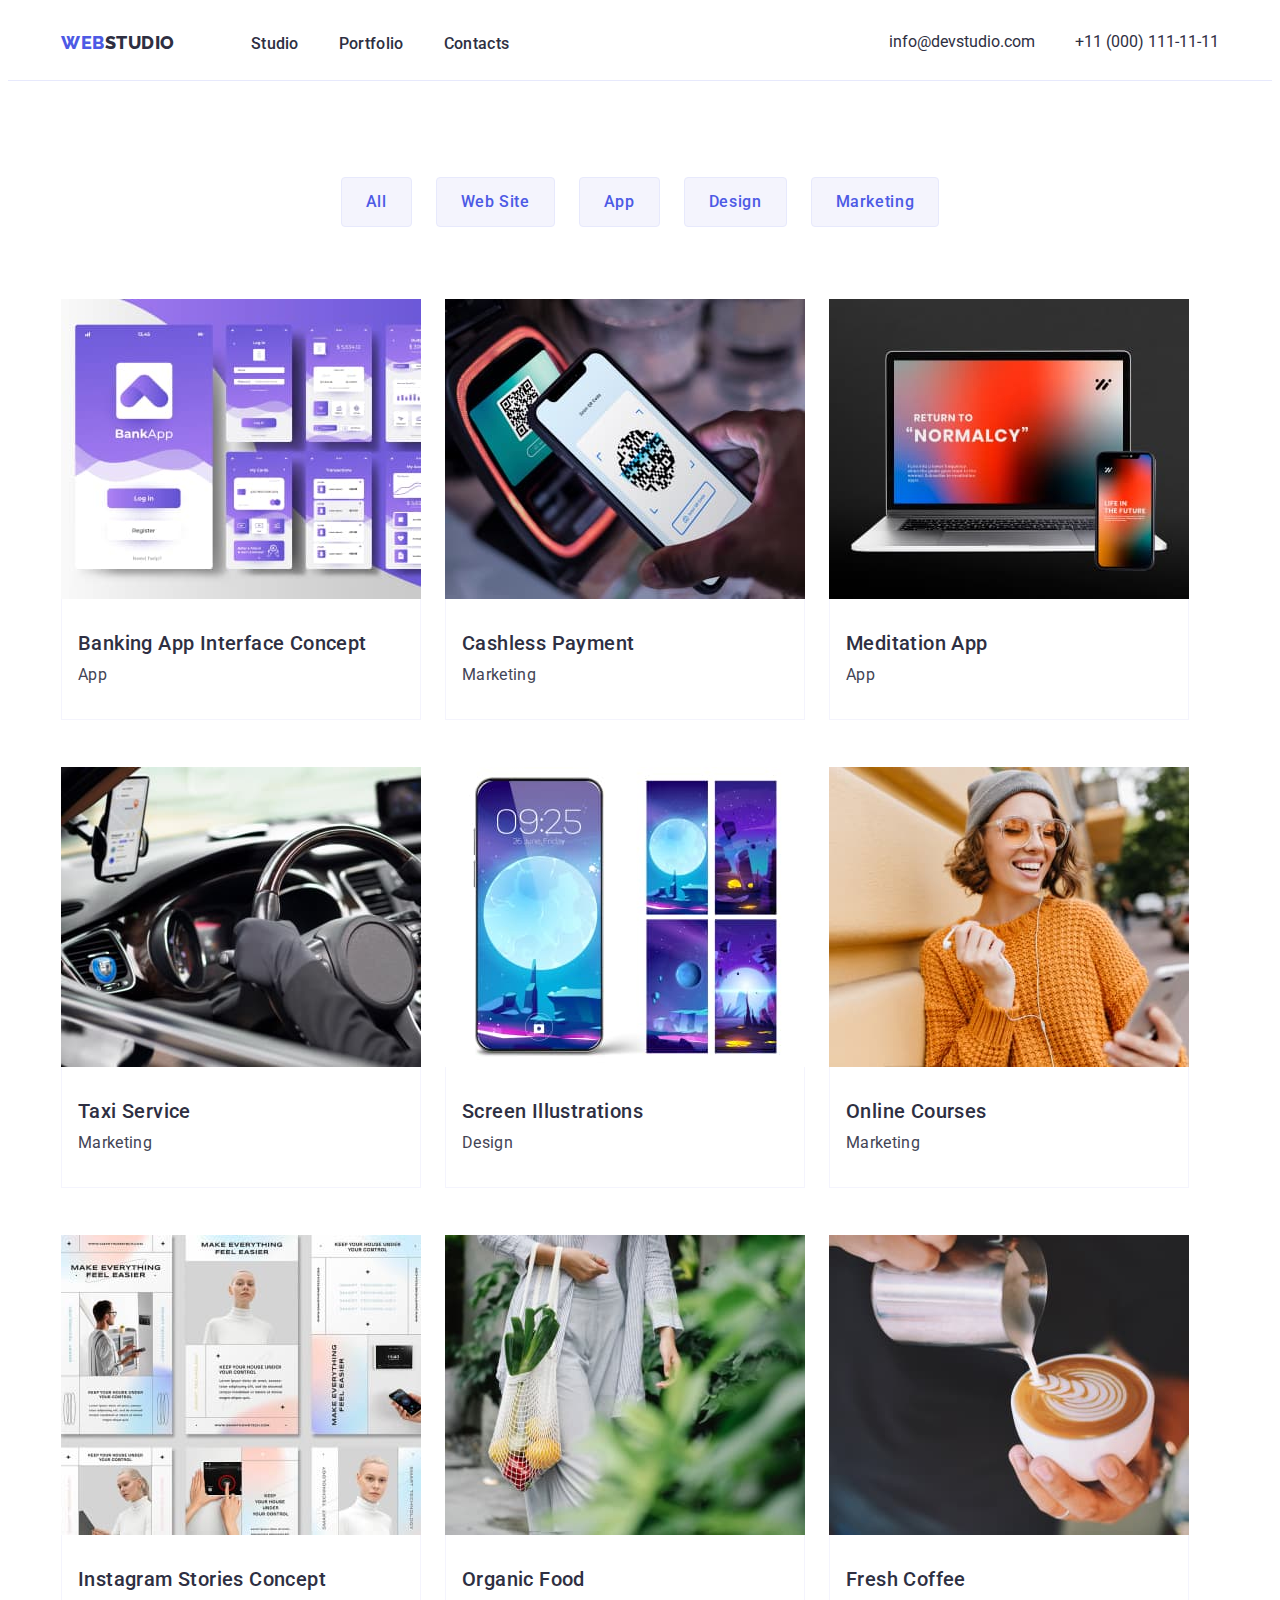
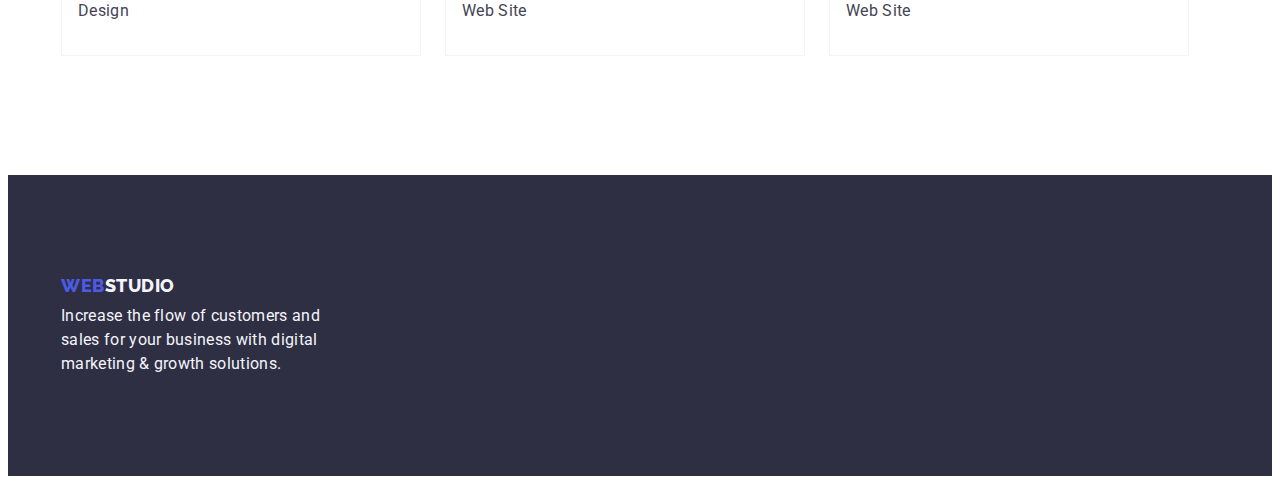
==== portfolio.html @ a89b6b83 "hw-4" ====
<!DOCTYPE html>
<html lang="en">
  <head>
    <meta charset="UTF-8" />
    <meta http-equiv="X-UA-Compatible" content="IE=edge" />
    <meta name="viewport" content="width=device-width, initial-scale=1.0" />
    <title>WebStudio portfolio</title>
    <link rel="preconnect" href="https://fonts.googleapis.com" />
    <link rel="preconnect" href="https://fonts.gstatic.com" crossorigin />
    <link
      href="https://fonts.googleapis.com/css2?family=Raleway:wght@800&family=Roboto:wght@400;500;700;900&display=swap"
      rel="stylesheet"
    />
    <link
      rel="stylesheet"
      href="https://cdnjs.cloudflare.com/ajax/libs/modern-normalize/1.1.0/modern-normalize.min.css"
      integrity="sha512-wpPYUAdjBVSE4KJnH1VR1HeZfpl1ub8YT/NKx4PuQ5NmX2tKuGu6U/JRp5y+Y8XG2tV+wKQpNHVUX03MfMFn9Q=="
      crossorigin="anonymous"
      referrerpolicy="no-referrer"
    />
    <link rel="stylesheet" href="css/styles.css" />
  </head>
  <body class="body">
    <!--Header-->
    <header class="header">
      <div class="container header-container">
        <nav class="header-navigation">
          <a class="header-logo link" href="./index.html"
            >Web<span class="span">Studio</span>
          </a>
          <ul class="header-list list">
            <li class="header-item">
              <a class="header-link link" href="./index.html">Studio</a>
            </li>
            <li class="header-item">
              <a class="header-link link" href="./portfolio.html">Portfolio</a>
            </li>
            <li class="header-item">
              <a class="header-link link" href="">Contacts</a>
            </li>
          </ul>
        </nav>
        <address class="contacts">
          <ul class="header-list list">
            <li class="header-item">
              <a class="contacts-link-mail link" href="">info@devstudio.com</a>
            </li>
            <li class="header-item">
              <a class="contacts-link-phone link" href=""
                >+11 (000) 111-11-11</a
              >
            </li>
          </ul>
        </address>
      </div>
    </header>
    <main>

      <!--section Filters-->

      <section class="portfolio-section">
        <div class="container">
          <h1 hidden class="title">Filters</h1>

          <ul class="filter-list filters-container list">
            <li class="filter-item">
              <button class="filter-button btn" type="button">All</button>
            </li>
            <li class="filter-item">
              <button class="filter-button btn" type="button">Web Site</button>
            </li>
            <li class="filter-item">
              <button class="filter-button btn" type="button">App</button>
            </li>
            <li class="filter-item">
              <button class="filter-button btn" type="button">Design</button>
            </li>
            <li class="filter-item">
              <button class="filter-button btn" type="button">Marketing</button>
            </li>
          </ul>
        

        <!--section List-->
        
          <ul class="img-list list">
            <li class="img-item">
              <a class="img-link" href="">
                
                <img
                  src="./images/portfolio-img-1.jpg"
                  alt="Banking App Interface Concept"
                  width="360"
                  height="300"
                />
                <div class="card-content">
                <h2 class="img-title">Banking App Interface Concept</h2>
                <p class="img-text">App</p></div>
              </a>
          
            </li>
            <li class="img-item link">
              <a class="img-link" href=""
                ><img
                  src="./images/portfolio-img-2.jpg"
                  alt="Cashless Payment"
                  width="360"
                  height="300"
                />
                <div class="card-content">
                <h2 class="img-title">Cashless Payment</h2>
                <p class="img-text">Marketing</p></a>
              </div>
            </li>
            <li class="img-item">
              <a class="img-link" href=""
                ><img
                  src="./images/portfolio-img-3.jpg"
                  alt="Meditation App"
                  width="360"
                  height="300"
                />
                <div class="card-content">
                <h2 class="img-title">Meditation App</h2>
                <p class="img-text">App</p></a
              >
              </div>
            </li>
            <li class="img-item">
              <a class="img-link" href=""
                ><img
                  src="./images/portfolio-img-4.jpg"
                  alt="Taxi Service"
                  width="360"
                  height="300"
                />
                <div class="card-content">
                <h2 class="img-title">Taxi Service</h2>
                <p class="img-text">Marketing</p></a
              >
              </div>
            </li>
            <li class="img-item">
              <a class="img-link" href=""
                ><img
                  src="./images/portfolio-img-5.jpg"
                  alt="Screen Illustrations"
                  width="360"
                  height="300"
                />
                <div class="card-content">
                <h2 class="img-title">Screen Illustrations</h2>
                <p class="img-text">Design</p></a
              >
              </div>
            </li>
            <li class="img-item">
              <a class="img-link" href=""
                ><img
                  src="./images/portfolio-img-6.jpg"
                  alt="Online Courses"
                  width="360"
                  height="300"
                />
                <div class="card-content">
                <h2 class="img-title">Online Courses</h2>
                <p class="img-text">Marketing</p></a
              >
              </div>
            </li>

            <li class="img-item">
              <a class="img-link" href=""
                ><img
                  src="./images/portfolio-img-7.jpg"
                  alt="Instagram Stories Concept"
                  width="360"
                  height="300"
                />
                <div class="card-content">
                <h2 class="img-title">Instagram Stories Concept</h2>
                <p class="img-text">Design</p></a
              >
              </div>
            </li>
            <li class="img-item">
              <a class="img-link" href=""
                ><img
                  src="./images/portfolio-img-8.jpg"
                  alt="Organic Food"
                  width="360"
                  height="300"
                />
                <div class="card-content">
                <h2 class="img-title">Organic Food</h2>
                <p class="img-text">Web Site</p></a
              >
              </div>
            </li>
            <li class="img-item">
              <a class="img-link" href=""
                ><img
                  src="./images/portfolio-img-9.jpg"
                  alt="Fresh Coffee"
                  width="360"
                  height="300"
                />
                <div class="card-content">
                <h2 class="img-title">Fresh Coffee</h2>
                <p class="img-text">Web Site</p></a
              >
              </div>
            </li>
          </ul>
        </div>
      </section>
    </main>
    <footer class="footer section">
      <div class="container footer-container">
        <div class="footer-logo">
          <a class="header-logo link" href="./index.html"
            >Web<span class="foter-span">Studio</span>
          </a>
        </div>
        <div class="footer-wrap">
          <p class="footer-text">
            Increase the flow of customers and sales for your business with
            digital marketing & growth solutions.
          </p>
        </div>
      </div>
    </footer>
  </body>
</html>
---- css/styles.css ----
:root {
  --main-title-color: #ffffff;
  --second-title-col: #2e2f42;
  --button-color: blue;
  --logo-color: #4d5ae5;
}
p,
h1,
h2,
h3,
h4,
h5,
h6 {
  margin: 0;
}
ul {
  margin: 0;
  padding-left: 0;
}
button {
  cursor: pointer;
}
address {
  font-style: normal;
}
img {
  display: block;
}
body {
  font-family: "Roboto", sans-serif;
  color: #434455;
  background-color: #ffffff;
}
.container {
  width: 1158px;
  padding-left: 15px;
  padding-right: 15px;
  margin-left: auto;
  margin-right: auto;
}
.list {
  list-style: none;
}
.link {
  text-decoration: none;
  color: #2e2f42;
}
.link:is(:hover, :focus) {
  color: #404bbf;
}

.span {
  color: #2e2f42;
}

/*-------heder-------*/
.header {
  background-color: WHITE;
  border-bottom: 1px solid #e7e9fc;
  padding-top: 24px;
  padding-bottom: 24px;
}
.header-container {
  display: flex;
}
.header-navigation {
  display: flex;
  margin-right: auto;
}
.contacts {
  font-style: normal;
}
.header-logo {
  font-family: "Raleway", sans-serif;
  font-weight: 800;
  font-size: 18px;
  line-height: 1.17;
  letter-spacing: 0.03em;
  text-transform: uppercase;
  color: var(--logo-color);

  margin-right: 76px;
}
.header-list {
  display: flex;
  gap: 40px;
}
.header-link {
  font-weight: 500;
  font-size: 16px;
  line-height: 1.5;
  letter-spacing: 0.02em;
  color: #2e2f42;
}

.contacts-link {
  color: #434455;
}
.contacts-link-mail {
  font-weight: 400px;
}

/*---------hero---------*/

.hero-section {
  padding: 188px 0px;
  background-color: #2e2f42;
}

.hero-title {
  font-family: "Roboto", sans-serif;
  font-size: 56px;
  line-height: 1.07;
  letter-spacing: 0.02em;
  text-align: center;
  color: var(--main-title-color, #ffffff);
  margin: 0 auto;
  margin-bottom: 48px;
  max-width: 496px;
}
.hero-button {
  background-color: #4d5ae5;
  min-width: 169px;
  height: 56px;
  font-family: "Roboto", sans-serif;
  font-weight: 500;
  font-size: 16px;
  line-height: 1.5;
  letter-spacing: 0.04em;
  color: #ffffff;
  box-shadow: 0px 4px 4px rgba(0, 0, 0, 0.15);
  border-radius: 4px;
  border: none;
  display: block;
  margin: 0 auto;
  padding: 16px 32px;
}
.hero-button:is(:hover, :focus) {
  background-color: #404bbf;
  cursor: pointer;
}
/*-------Working Principles-------*/

.principles {
  padding: 120px 0px 60px 0px;
}

.principles-list {
  display: flex;
  gap: 24px;
}

.principles-item {
  width: 264px;
}
.principles-title,
.team-name {
  font-weight: 500;
  font-size: 20px;
  line-height: 1.2;
  letter-spacing: 0.02em;
  color: #2e2f42;
  margin-bottom: 8px;
}
.principles-text,
.team-text {
  font-size: 16px;
  line-height: 1.5;
  letter-spacing: 0.02em;
}
/*-------What are we doing-------*/

.doing {
  padding: 60px 0px 120px 0px;
}
.doing-list {
  display: flex;
  gap: 24px;
}

.doing-title {
  font-size: 36px;
  line-height: 1.11;
  text-align: center;
  letter-spacing: 0.02em;
  text-transform: capitalize;
  color: #2e2f42;
  margin-bottom: 72px;
}
.doing-item {
  width: calc((100% - 24px) / 3);
}
/*-------Our Team-------*/
.title {
  font-size: 36px;
  line-height: 1.11;
  text-align: center;
  letter-spacing: 0.02em;
  text-transform: capitalize;
  color: #2e2f42;
}
.name {
  padding: 32px 16px;
}
.team-container {
}
.team {
  background-color: #f4f4fd;
  padding: 120px 0px;
}
.team-name {
  margin-bottom: 8px;
}
.team-wrap {
  text-align: center;
}
.team-list {
  display: flex;
  gap: 24px;
}
.team-item {
  background-color: #ffffff;
  width: calc((100% - 24px) / 4);
  box-shadow: 0px 1px 6px rgba(46, 47, 66, 0.08),
    0px 1px 1px rgba(46, 47, 66, 0.16), 0px 2px 1px rgba(46, 47, 66, 0.08);
  border-radius: 0px 0px 4px 4px;
}
.team-title {
  margin-bottom: 72px;
}

/*-------footer-------*/
.footer-text {
  margin-top: 8px;
  width: 264px;
}
.footer {
  background-color: #2e2f42;
  padding-top: 100px;
  padding-bottom: 100px;
}

.foter-span {
  color: #f4f4fd;
}
.footer-text {
  font-size: 16px;
  line-height: 1.5;
  letter-spacing: 0.02em;
  color: #f4f4fd;
}

/*-------Portfolio-------*/

/*---section Filters---*/
.portfolio-section {
  padding: 96px 0px 120px 0px;
}

.btn {
  display: flex;
  flex-direction: row;
  justify-content: center;
  align-items: center;
  padding: 12px 24px;
  border: 1px solid #e7e9fc;

  border-radius: 4px;
}
.filter-button {
  color: var(--main-button-color, blue);
  cursor: pointer;
  background-color: transparent;
}
.filter-button:is(:hover, :focus) {
  color: #404bbf;
}
.filters-container {
  display: flex;
  gap: 24px;
  justify-content: center;
}
.filter {
}
.filter-list {
  margin-bottom: 72px;
}
.filter-item {
}
.filter-button {
  font-family: inherit;
  font-weight: 500;
  font-size: 16px;
  line-height: 1.5;
  letter-spacing: 0.04em;
  color: #4d5ae5;
  background-color: #f4f4fd;
  cursor: pointer;
}
.filter-button:is(:hover, :focus) {
  color: #ffffff;
  background-color: #404bbf;
  cursor: pointer;
}
/*-------section List-------*/

.img-list {
  display: flex;
  flex-wrap: wrap;
  gap: 48px 24px;
}
.img-link {
  text-decoration: none;
  color: #2e2f42;
}
.card-content {
  border: 1px solid #f4f4fd;
  border-top: none;
  padding: 32px 16px;
}

.img-wrap {
  width: calc((100% - 48px) / 3);
}
.img-item {
  height: 420px;
}

.img-title {
  font-weight: 500;
  font-size: 20px;
  line-height: 1.2;
  letter-spacing: 0.02em;
  text-decoration: none;
  color: var(--second-title-color);
  margin-bottom: 8px;
}
.img-text {
  font-size: 16px;
  line-height: 1.5;
  letter-spacing: 0.02em;
  color: #434455;
}
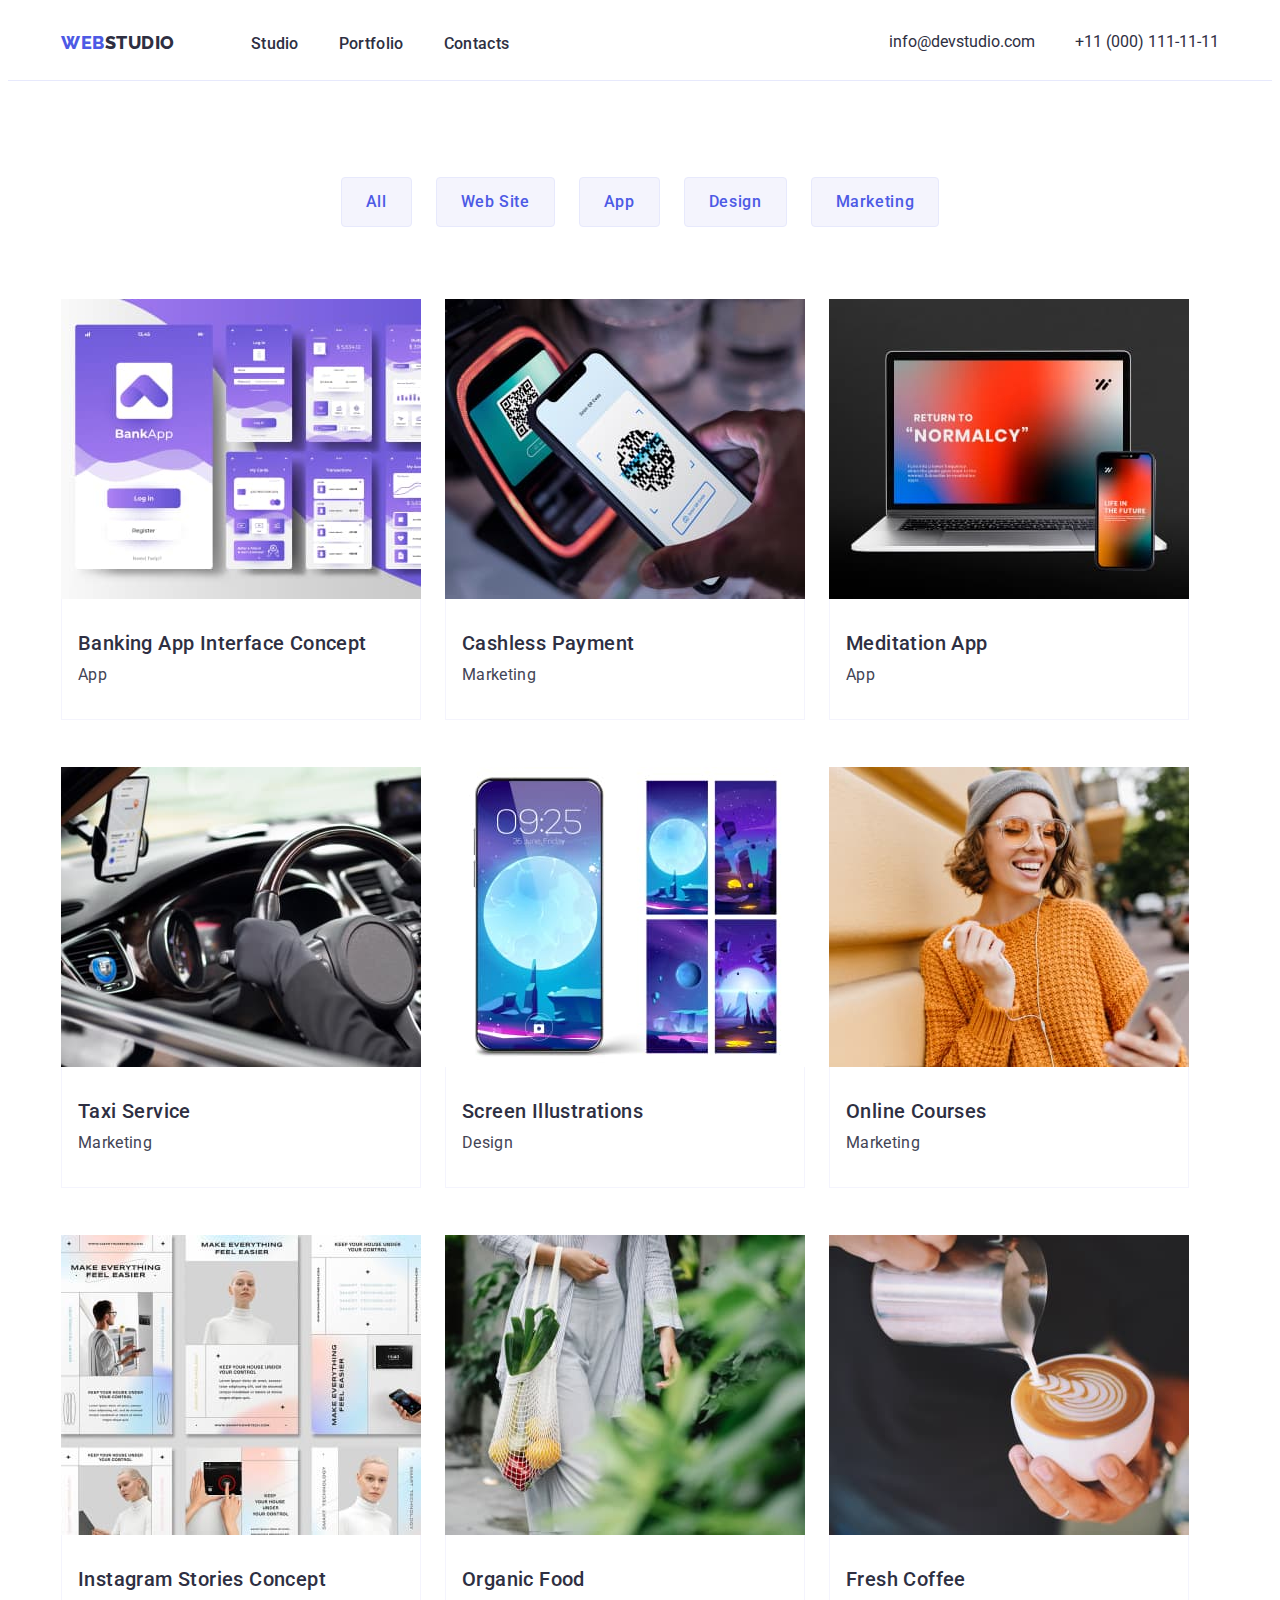
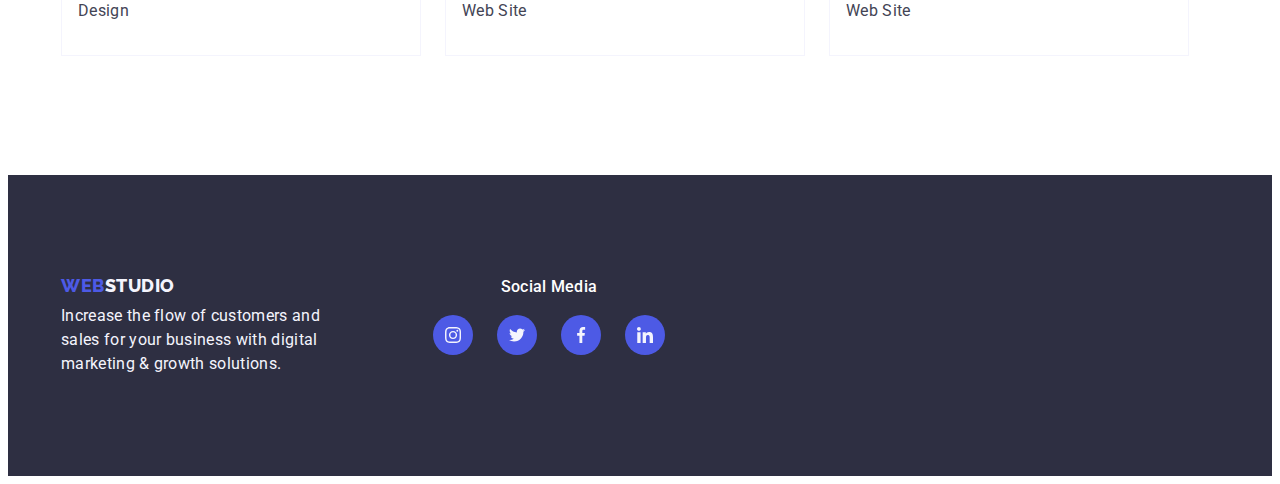
==== commit 99e74124: "hw-4/2" ====
--- a/portfolio.html
+++ b/portfolio.html
@@ -215,19 +215,52 @@
         </div>
       </section>
     </main>
+    
+    <!--Footer-->
     <footer class="footer section">
-      <div class="container footer-container">
-        <div class="footer-logo">
+      <div class="footer-container container">
+        <div class="wrap">
           <a class="header-logo link" href="./index.html"
             >Web<span class="foter-span">Studio</span>
           </a>
-        </div>
-        <div class="footer-wrap">
           <p class="footer-text">
             Increase the flow of customers and sales for your business with
             digital marketing & growth solutions.
           </p>
         </div>
+        <div class="footer-social">
+          <h3 class="footer-title title">Social media</h3>
+          <ul class="footer-soc-list list">
+            <li class="name-soc-item">
+              <a href="" class="footer-soc-link link">
+                <svg class="name-soc-icon" width="16" height="16">
+                  <use href="./images/icons.svg#icon-instagram"></use>
+                </svg>
+              </a>
+            </li>
+            <li class="name-soc-item">
+              <a href="" class="footer-soc-link link">
+                <svg class="name-soc-icon" width="16" height="16">
+                  <use href="./images/icons.svg#icon-twitter"></use>
+                </svg>
+              </a>
+            </li>
+            <li class="name-soc-item">
+              <a href="" class="footer-soc-link link">
+                <svg class="name-soc-icon" width="16" height="16">
+                  <use href="./images/icons.svg#icon-facebook"></use>
+                </svg>
+              </a>
+            </li>
+            <li class="name-soc-item">
+              <a href="" class="footer-soc-link link">
+                <svg class="name-soc-icon" width="16" height="16">
+                  <use href="./images/icons.svg#icon-linkedin"></use>
+                </svg>
+              </a>
+            </li>
+          </ul>
+        </div>
       </div>
     </footer>
   </body>
--- a/css/styles.css
+++ b/css/styles.css
@@ -105,8 +105,20 @@
 .hero-section {
   padding: 188px 0px;
   background-color: #2e2f42;
-}
-
+  background-image: linear-gradient(
+      rgba(46, 47, 66, 0.7),
+      rgba(46, 47, 66, 0.7)
+    ),
+    url(../images/hero-bg.jpg);
+  background-repeat: no-repeat;
+  background-position: center;
+  background-size: cover;
+  max-width: 1440px;
+  height: 600px;
+
+  margin-left: auto;
+  margin-right: auto;
+}
 .hero-title {
   font-family: "Roboto", sans-serif;
   font-size: 56px;
@@ -153,6 +165,26 @@
 .principles-item {
   width: 264px;
 }
+.principles-item::before {
+  display: block;
+  content: "";
+  height: 112px;
+  background-repeat: no-repeat;
+  background-position: center;
+  background-color: #f4f4fd;
+}
+.icon-antenna::before {
+  background-image: url(../images/antenna.svg);
+}
+.icon-clock::before {
+  background-image: url(../images/clock.svg);
+}
+.icon-diagram::before {
+  background-image: url(../images/diagram.svg);
+}
+.icon-astronaut::before {
+  background-image: url(../images/astronaut.svg);
+}
 .principles-title,
 .team-name {
   font-weight: 500;
@@ -162,12 +194,12 @@
   color: #2e2f42;
   margin-bottom: 8px;
 }
-.principles-text,
-.team-text {
-  font-size: 16px;
-  line-height: 1.5;
-  letter-spacing: 0.02em;
-}
+.principles-text {
+  font-size: 16px;
+  line-height: 1.5;
+  letter-spacing: 0.02em;
+}
+
 /*-------What are we doing-------*/
 
 .doing {
@@ -202,13 +234,18 @@
 .name {
   padding: 32px 16px;
 }
-.team-container {
-}
+
 .team {
   background-color: #f4f4fd;
   padding: 120px 0px;
 }
 .team-name {
+  margin-bottom: 8px;
+}
+.team-text {
+  font-size: 16px;
+  line-height: 1.5;
+  letter-spacing: 0.02em;
   margin-bottom: 8px;
 }
 .team-wrap {
@@ -228,8 +265,86 @@
 .team-title {
   margin-bottom: 72px;
 }
+.name-soc-list {
+  display: flex;
+  justify-content: center;
+  gap: 24px;
+}
+
+.name-soc-item {
+  width: 40px;
+  height: 40px;
+}
+.name-soc-link {
+  width: 100%;
+  height: 100%;
+  border-radius: 50%;
+  background-color: #4d5ae5;
+  display: flex;
+  align-items: center;
+  justify-content: center;
+}
+.name-soc-link:hover,
+.name-soc-link:focus {
+  background-color: #404bbf;
+}
+.name-soc-icon {
+  fill: #f4f4fd;
+}
+
+/*-------customers-------*/
+
+.customers {
+  padding: 120px 0px 120px 0px;
+}
+.customers-title {
+  margin-bottom: 72px;
+}
+
+.customers-list {
+  display: flex;
+  align-items: center;
+  justify-content: center;
+  gap: 24px;
+}
+
+.customers-item {
+  width: 168px;
+  height: 88px;
+  border: 1px solid #8e8f99;
+  border-radius: 4px;
+}
+.customers-logo-link {
+  display: flex;
+  justify-content: center;
+  align-items: center;
+  width: 100%;
+  height: 100%;
+}
+.customers-logo-icon {
+  fill: #8e8f99;
+}
+.customers-item:hover {
+  border-color: #404bbf;
+}
+.customers-logo-link:hover > .customers-logo-icon {
+  fill: #404bbf;
+}
 
 /*-------footer-------*/
+
+.footer-container {
+  display: flex;
+}
+.footer-soc-link {
+  width: 40px;
+  height: 40px;
+  border-radius: 50%;
+  background-color: #4d5ae5;
+  display: flex;
+  align-items: center;
+  justify-content: center;
+}
 .footer-text {
   margin-top: 8px;
   width: 264px;
@@ -250,6 +365,29 @@
   color: #f4f4fd;
 }
 
+.footer-social {
+  width: 208px;
+  height: 80px;
+  margin-left: 120px;
+}
+.footer-title {
+  font-weight: 500;
+  font-size: 16px;
+  line-height: 1.5;
+  letter-spacing: 0.02em;
+  color: #ffffff;
+  margin-bottom: 16px;
+}
+.footer-soc-list {
+  display: flex;
+  justify-content: center;
+  gap: 24px;
+}
+.footer-soc-link:hover,
+.namfooter-soc-link:focus {
+  background-color: #31d0aa;
+}
+
 /*-------Portfolio-------*/
 
 /*---section Filters---*/
@@ -274,19 +412,20 @@
 }
 .filter-button:is(:hover, :focus) {
   color: #404bbf;
-}
+  box-shadow: 0px 3px 1px rgba(0, 0, 0, 0.1), 0px 2px 1px rgba(0, 0, 0, 0.08),
+    0px 2px 2px rgba(0, 0, 0, 0.12);
+}
+
 .filters-container {
   display: flex;
   gap: 24px;
   justify-content: center;
 }
-.filter {
-}
+
 .filter-list {
   margin-bottom: 72px;
 }
-.filter-item {
-}
+
 .filter-button {
   font-family: inherit;
   font-weight: 500;
@@ -313,6 +452,10 @@
   text-decoration: none;
   color: #2e2f42;
 }
+.img-item:hover {
+  box-shadow: 0px 1px 6px rgba(46, 47, 66, 0.08),
+    0px 1px 1px rgba(46, 47, 66, 0.16), 0px 2px 1px rgba(46, 47, 66, 0.08);
+}
 .card-content {
   border: 1px solid #f4f4fd;
   border-top: none;
@@ -324,6 +467,7 @@
 }
 .img-item {
   height: 420px;
+  display: block;
 }
 
 .img-title {
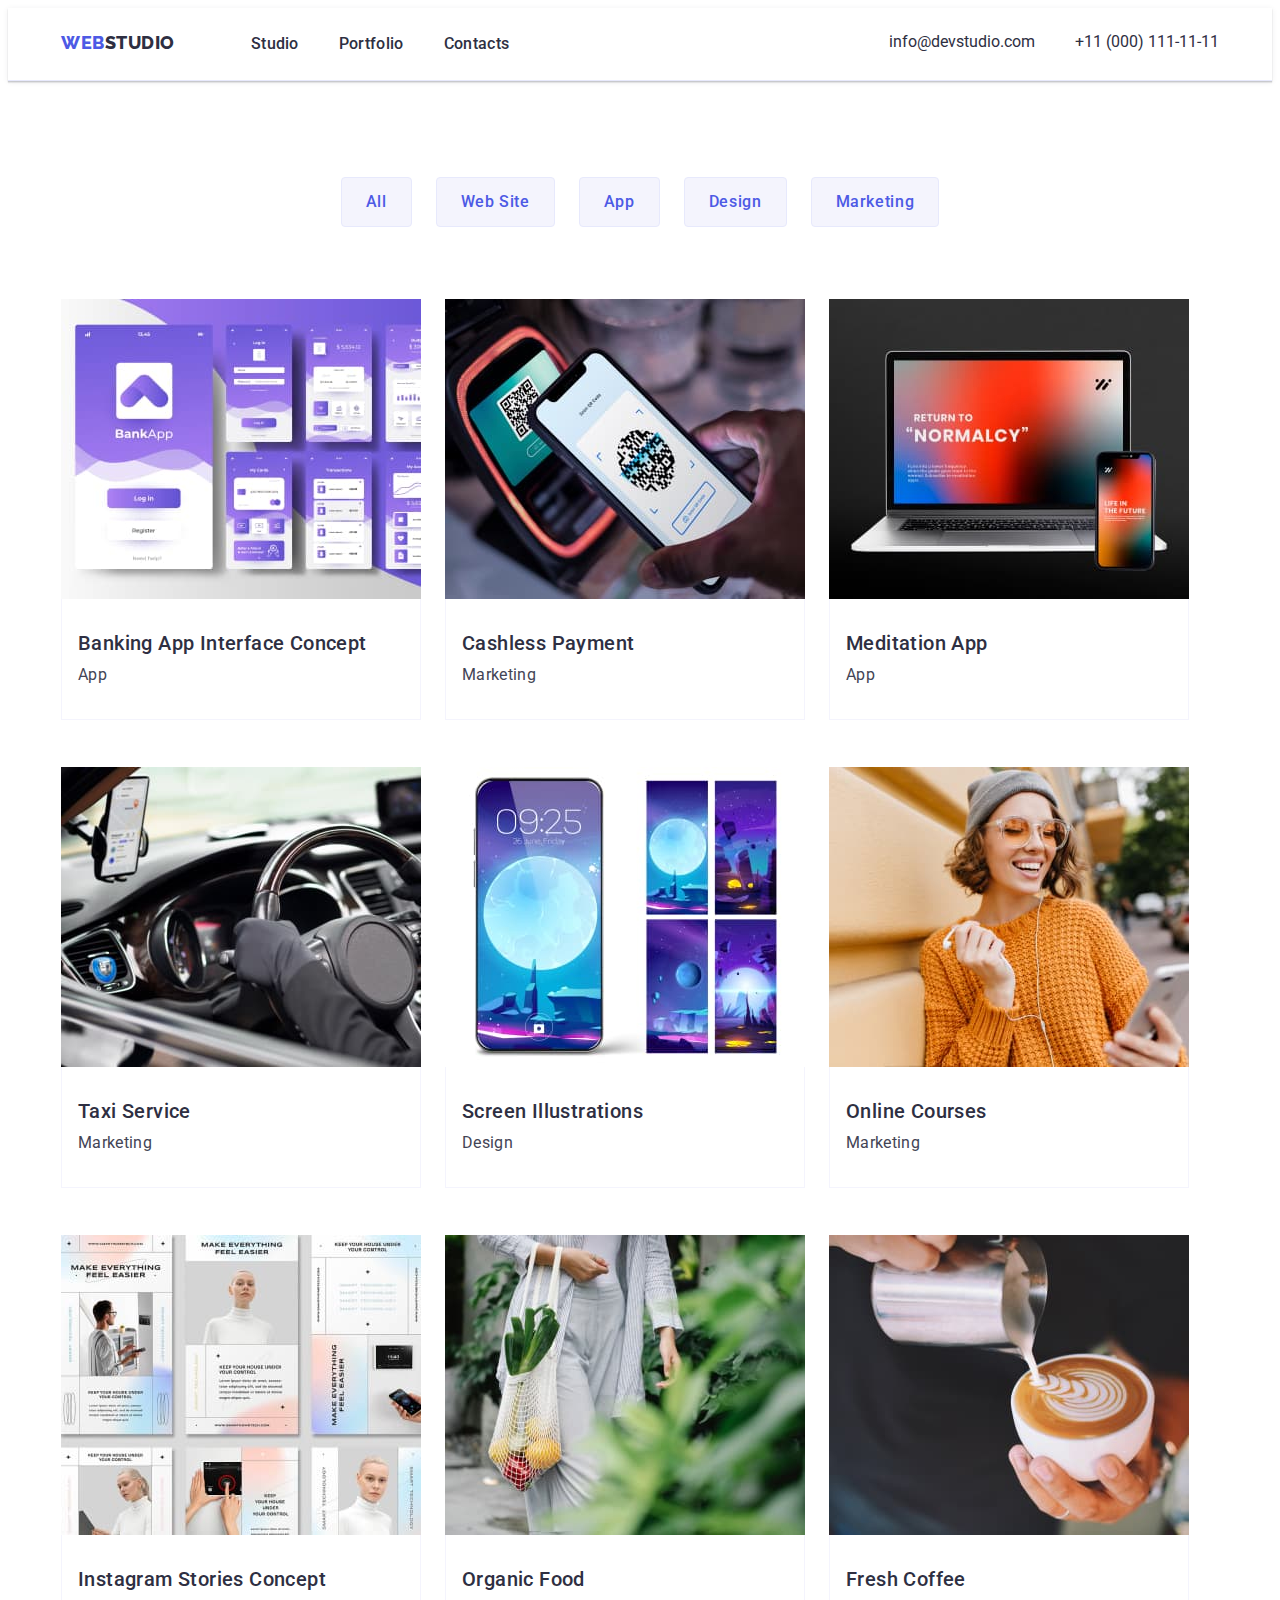
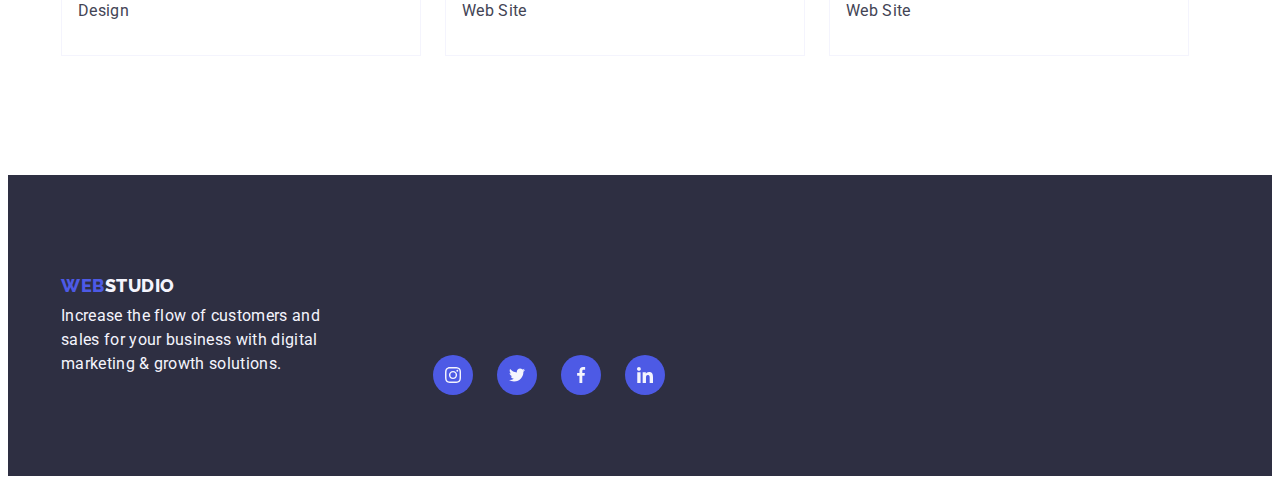
==== commit 249925cc: "hw-4-fix" ====
--- a/portfolio.html
+++ b/portfolio.html
@@ -55,7 +55,6 @@
       </div>
     </header>
     <main>
-
       <!--section Filters-->
 
       <section class="portfolio-section">
@@ -79,14 +78,12 @@
               <button class="filter-button btn" type="button">Marketing</button>
             </li>
           </ul>
-        
-
-        <!--section List-->
-        
+
+          <!--section List-->
+
           <ul class="img-list list">
             <li class="img-item">
               <a class="img-link" href="">
-                
                 <img
                   src="./images/portfolio-img-1.jpg"
                   alt="Banking App Interface Concept"
@@ -94,10 +91,10 @@
                   height="300"
                 />
                 <div class="card-content">
-                <h2 class="img-title">Banking App Interface Concept</h2>
-                <p class="img-text">App</p></div>
-              </a>
-          
+                  <h2 class="img-title">Banking App Interface Concept</h2>
+                  <p class="img-text">App</p>
+                </div>
+              </a>
             </li>
             <li class="img-item link">
               <a class="img-link" href=""
@@ -108,9 +105,10 @@
                   height="300"
                 />
                 <div class="card-content">
-                <h2 class="img-title">Cashless Payment</h2>
-                <p class="img-text">Marketing</p></a>
-              </div>
+                  <h2 class="img-title">Cashless Payment</h2>
+                  <p class="img-text">Marketing</p>
+                </div>
+              </a>
             </li>
             <li class="img-item">
               <a class="img-link" href=""
@@ -121,52 +119,52 @@
                   height="300"
                 />
                 <div class="card-content">
-                <h2 class="img-title">Meditation App</h2>
-                <p class="img-text">App</p></a
-              >
-              </div>
-            </li>
-            <li class="img-item">
-              <a class="img-link" href=""
-                ><img
+                  <h2 class="img-title">Meditation App</h2>
+                  <p class="img-text">App</p>
+                </div>
+              </a>
+            </li>
+            <li class="img-item">
+              <a class="img-link" href="">
+                <img
                   src="./images/portfolio-img-4.jpg"
                   alt="Taxi Service"
                   width="360"
                   height="300"
                 />
                 <div class="card-content">
-                <h2 class="img-title">Taxi Service</h2>
-                <p class="img-text">Marketing</p></a
-              >
-              </div>
-            </li>
-            <li class="img-item">
-              <a class="img-link" href=""
-                ><img
+                  <h2 class="img-title">Taxi Service</h2>
+                  <p class="img-text">Marketing</p>
+                </div>
+              </a>
+            </li>
+            <li class="img-item">
+              <a class="img-link" href="">
+                <img
                   src="./images/portfolio-img-5.jpg"
                   alt="Screen Illustrations"
                   width="360"
                   height="300"
                 />
                 <div class="card-content">
-                <h2 class="img-title">Screen Illustrations</h2>
-                <p class="img-text">Design</p></a
-              >
-              </div>
-            </li>
-            <li class="img-item">
-              <a class="img-link" href=""
-                ><img
+                  <h2 class="img-title">Screen Illustrations</h2>
+                  <p class="img-text">Design</p>
+                </div>
+              </a>
+            </li>
+            <li class="img-item">
+              <a class="img-link" href="">
+                <img
                   src="./images/portfolio-img-6.jpg"
                   alt="Online Courses"
                   width="360"
                   height="300"
                 />
                 <div class="card-content">
-                <h2 class="img-title">Online Courses</h2>
-                <p class="img-text">Marketing</p></a
-              >
-              </div>
+                  <h2 class="img-title">Online Courses</h2>
+                  <p class="img-text">Marketing</p>
+                </div>
+              </a>
             </li>
 
             <li class="img-item">
@@ -178,10 +176,10 @@
                   height="300"
                 />
                 <div class="card-content">
-                <h2 class="img-title">Instagram Stories Concept</h2>
-                <p class="img-text">Design</p></a
-              >
-              </div>
+                  <h2 class="img-title">Instagram Stories Concept</h2>
+                  <p class="img-text">Design</p>
+                </div>
+              </a>
             </li>
             <li class="img-item">
               <a class="img-link" href=""
@@ -192,30 +190,30 @@
                   height="300"
                 />
                 <div class="card-content">
-                <h2 class="img-title">Organic Food</h2>
-                <p class="img-text">Web Site</p></a
-              >
-              </div>
-            </li>
-            <li class="img-item">
-              <a class="img-link" href=""
-                ><img
+                  <h2 class="img-title">Organic Food</h2>
+                  <p class="img-text">Web Site</p>
+                </div>
+              </a>
+            </li>
+            <li class="img-item">
+              <a class="img-link" href="">
+                <img
                   src="./images/portfolio-img-9.jpg"
                   alt="Fresh Coffee"
                   width="360"
                   height="300"
                 />
                 <div class="card-content">
-                <h2 class="img-title">Fresh Coffee</h2>
-                <p class="img-text">Web Site</p></a
-              >
-              </div>
+                  <h2 class="img-title">Fresh Coffee</h2>
+                  <p class="img-text">Web Site</p>
+                </div>
+              </a>
             </li>
           </ul>
         </div>
       </section>
     </main>
-    
+
     <!--Footer-->
     <footer class="footer section">
       <div class="footer-container container">
--- a/css/styles.css
+++ b/css/styles.css
@@ -59,6 +59,8 @@
   border-bottom: 1px solid #e7e9fc;
   padding-top: 24px;
   padding-bottom: 24px;
+  box-shadow: 0px 2px 1px rgba(46, 47, 66, 0.08),
+    0px 1px 1px rgba(46, 47, 66, 0.16), 0px 1px 6px rgba(46, 47, 66, 0.08);
 }
 .header-container {
   display: flex;
@@ -114,7 +116,6 @@
   background-position: center;
   background-size: cover;
   max-width: 1440px;
-  height: 600px;
 
   margin-left: auto;
   margin-right: auto;
@@ -172,6 +173,7 @@
   background-repeat: no-repeat;
   background-position: center;
   background-color: #f4f4fd;
+  border-radius: 4px;
 }
 .icon-antenna::before {
   background-image: url(../images/antenna.svg);
@@ -193,6 +195,7 @@
   letter-spacing: 0.02em;
   color: #2e2f42;
   margin-bottom: 8px;
+  margin-top: 8px;
 }
 .principles-text {
   font-size: 16px;
@@ -370,7 +373,7 @@
   height: 80px;
   margin-left: 120px;
 }
-.footer-title {
+.footer-p {
   font-weight: 500;
   font-size: 16px;
   line-height: 1.5;
@@ -412,6 +415,7 @@
 }
 .filter-button:is(:hover, :focus) {
   color: #404bbf;
+  border-color: #404bbf;
   box-shadow: 0px 3px 1px rgba(0, 0, 0, 0.1), 0px 2px 1px rgba(0, 0, 0, 0.08),
     0px 2px 2px rgba(0, 0, 0, 0.12);
 }
@@ -451,8 +455,9 @@
 .img-link {
   text-decoration: none;
   color: #2e2f42;
-}
-.img-item:hover {
+  display: block;
+}
+.img-link:hover {
   box-shadow: 0px 1px 6px rgba(46, 47, 66, 0.08),
     0px 1px 1px rgba(46, 47, 66, 0.16), 0px 2px 1px rgba(46, 47, 66, 0.08);
 }
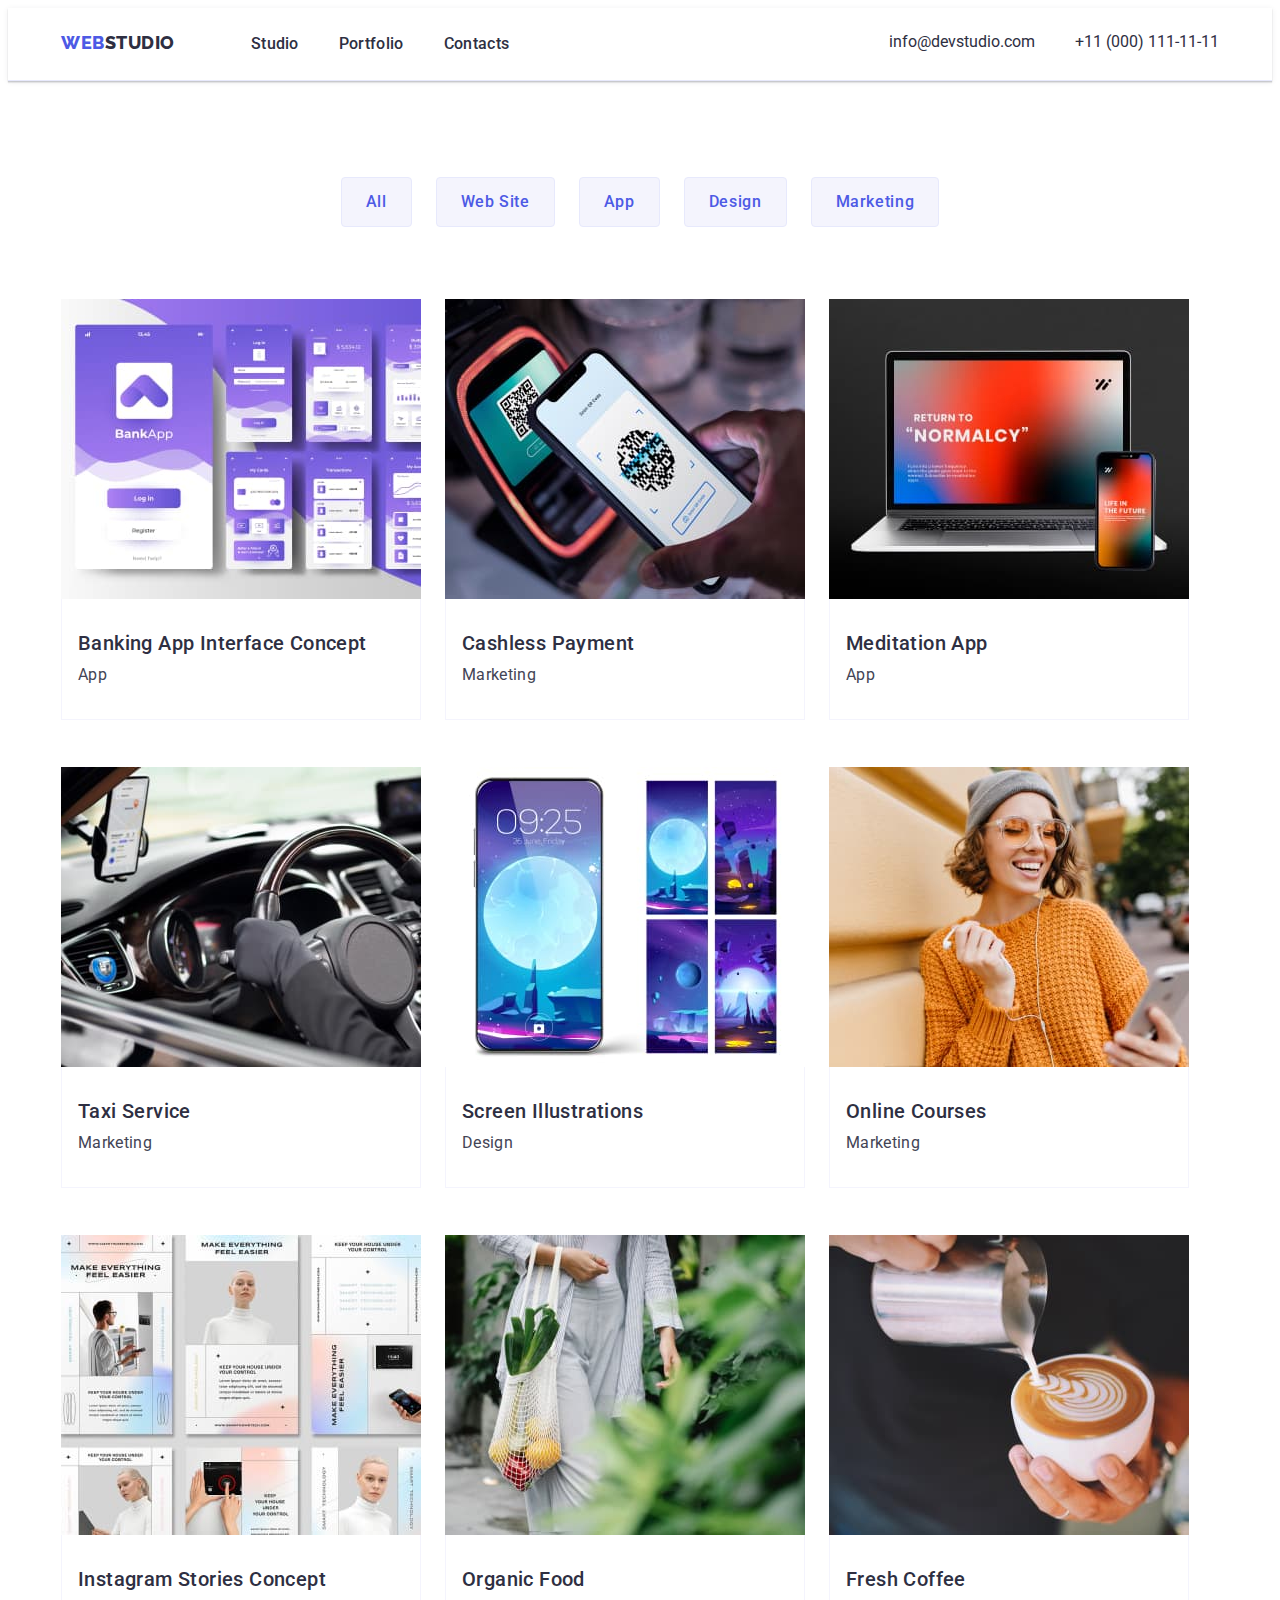
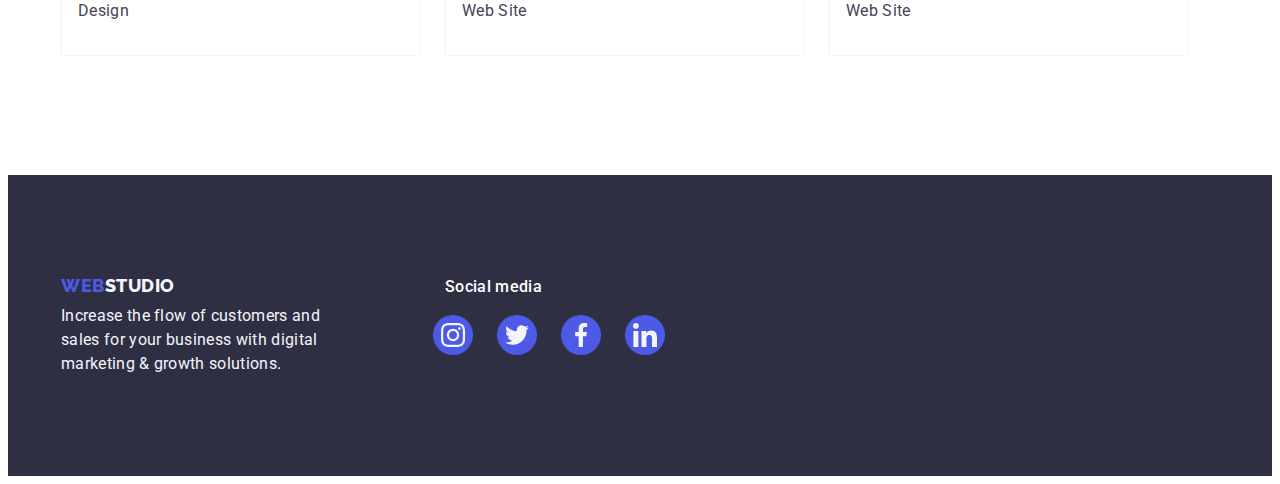
==== commit 483eb649: "hw-4-fix" ====
--- a/portfolio.html
+++ b/portfolio.html
@@ -227,32 +227,32 @@
           </p>
         </div>
         <div class="footer-social">
-          <h3 class="footer-title title">Social media</h3>
+          <p class="footer-p">Social media</p>
           <ul class="footer-soc-list list">
             <li class="name-soc-item">
               <a href="" class="footer-soc-link link">
-                <svg class="name-soc-icon" width="16" height="16">
+                <svg class="name-soc-icon" width="24" height="24">
                   <use href="./images/icons.svg#icon-instagram"></use>
                 </svg>
               </a>
             </li>
             <li class="name-soc-item">
               <a href="" class="footer-soc-link link">
-                <svg class="name-soc-icon" width="16" height="16">
+                <svg class="name-soc-icon" width="24" height="24">
                   <use href="./images/icons.svg#icon-twitter"></use>
                 </svg>
               </a>
             </li>
             <li class="name-soc-item">
               <a href="" class="footer-soc-link link">
-                <svg class="name-soc-icon" width="16" height="16">
+                <svg class="name-soc-icon" width="24" height="24">
                   <use href="./images/icons.svg#icon-facebook"></use>
                 </svg>
               </a>
             </li>
             <li class="name-soc-item">
               <a href="" class="footer-soc-link link">
-                <svg class="name-soc-icon" width="16" height="16">
+                <svg class="name-soc-icon" width="24" height="24">
                   <use href="./images/icons.svg#icon-linkedin"></use>
                 </svg>
               </a>
